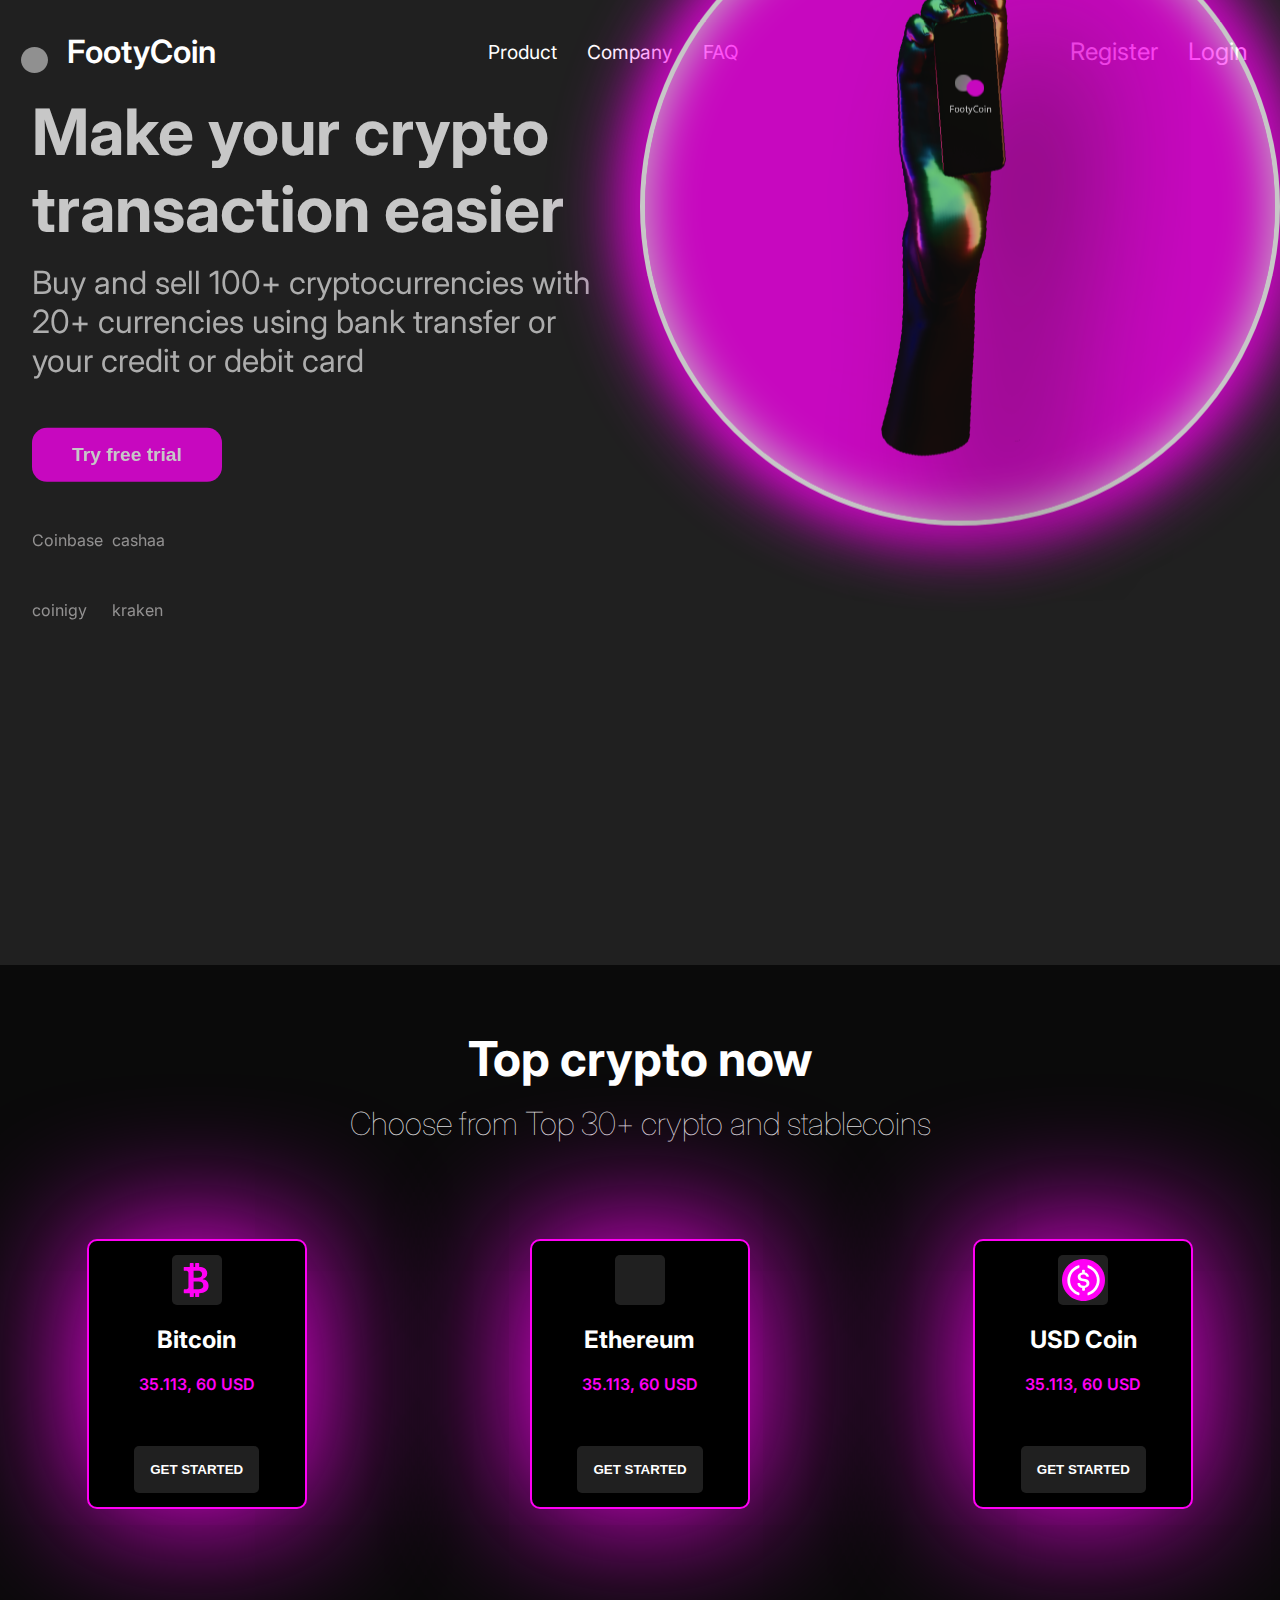
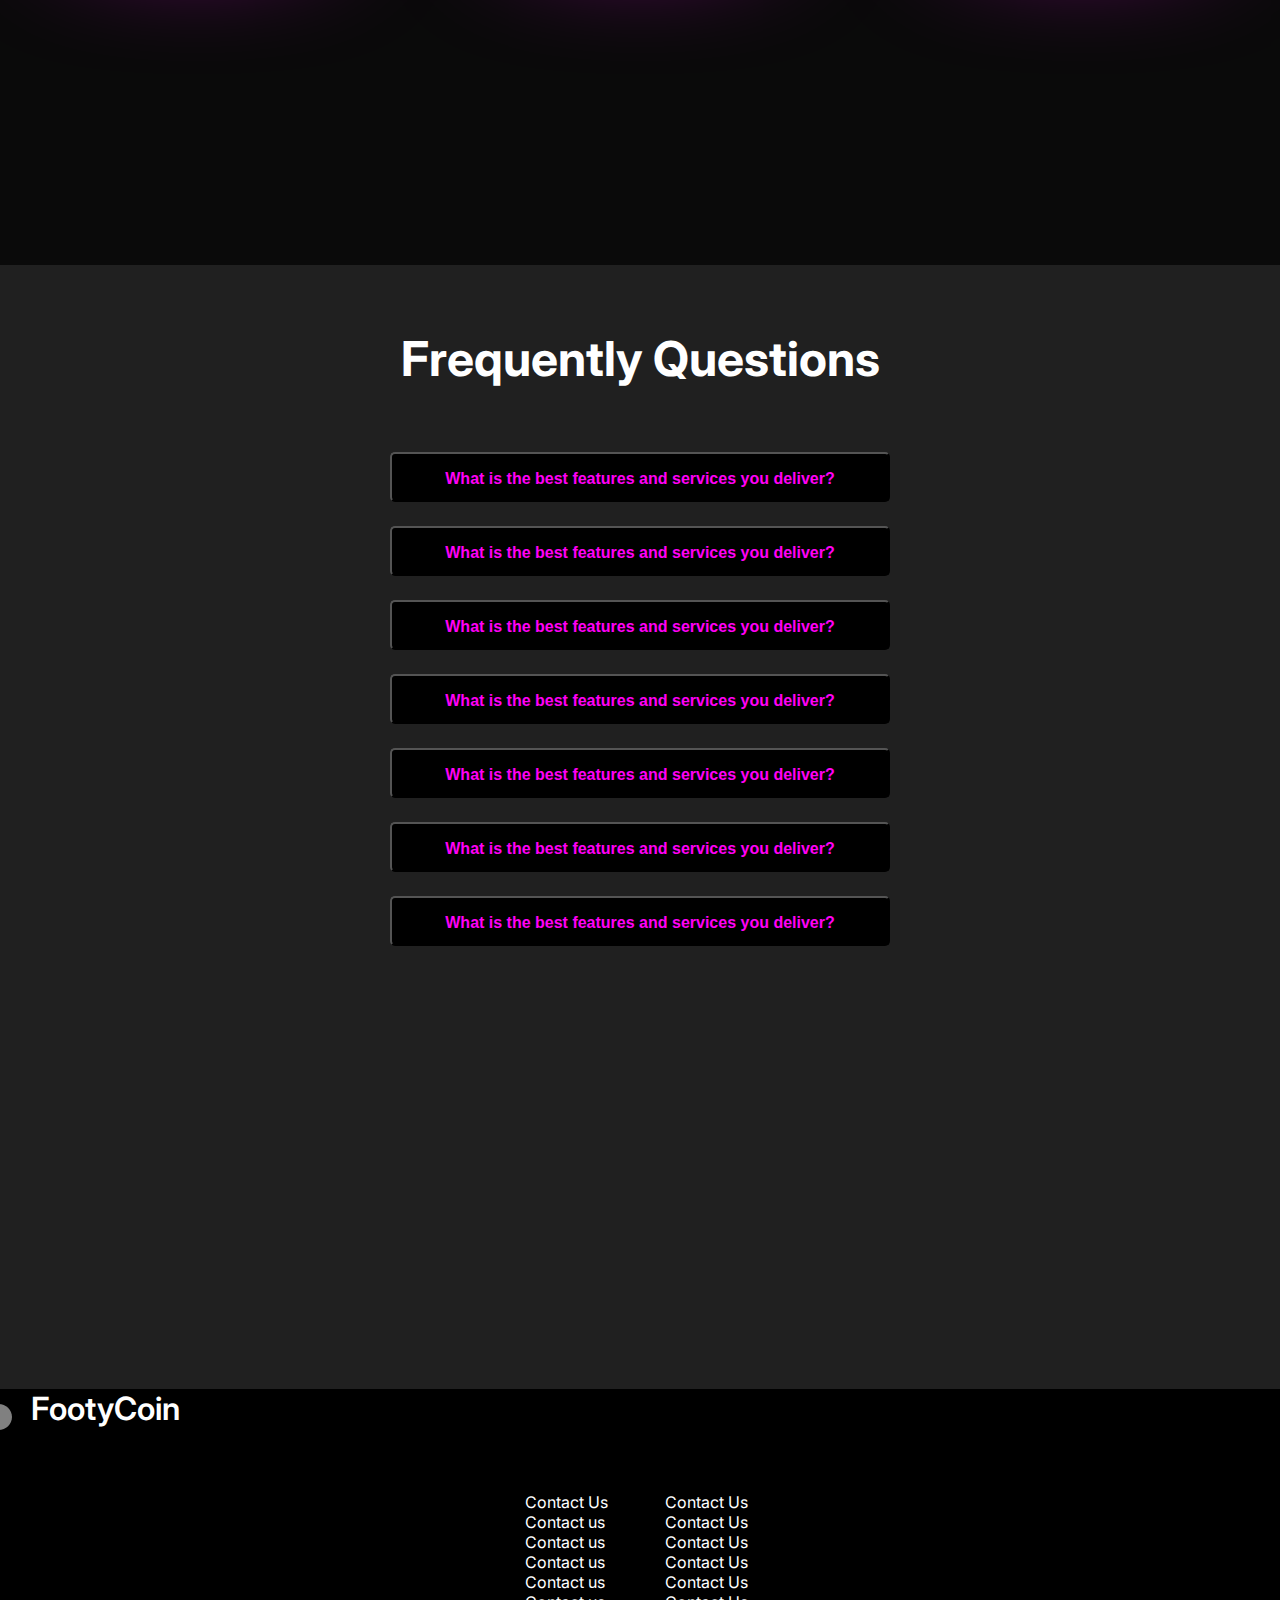
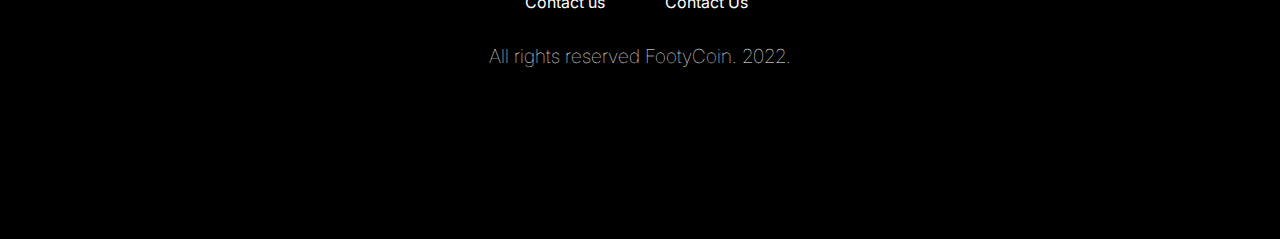
==== index.html @ adc34f7c "Rename footy.html to index.html" ====
<!DOCTYPE html>
<html lang="en">
  <head>
    <meta charset="UTF-8" />
    <meta http-equiv="X-UA-Compatible" content="IE=edge" />
    <meta name="viewport" content="width=device-width, initial-scale=1.0" />
    <link rel="stylesheet" href="footy.css" />
    <link href="https://unpkg.com/aos@2.3.1/dist/aos.css" rel="stylesheet" />
    <title>FootyCoin</title>
  </head>

  <body>
    <!-- NAVBARRRRRR -->
    <div class="navbar">
      <div class="logo">
        <img src="/svg/Ellipse 7.svg" alt="" class="first"/>
        <img src="/svg/Ellipse 8.svg" alt="" class="second"/>
        <span id="Logo">FootyCoin</span>
      </div>
      <div class="menu">
        <ul>
          <li class="nav-item"><a href="#product">Product</a></li>
          <li class="nav-item"><a href="#product">Company</a></li>
          <li class="nav-item"><a href="#faq">FAQ</a></li>
          <li><a href="" class="register">Register</a></li>
          <li><a href="" class="login">Login</a></li>
        </ul>
      </div>
      <div class="registerMenu">
        <ul>
          <li><a href="" class="sign-up">Register</a></li>
          <li><a href="" class="sign-in">Login</a></li>
        </ul>
      </div>
      <div class="hamburger">
        <span class="bar"></span>
        <span class="bar"></span>
        <span class="bar"></span>
      </div>
    </div>
    <div class="hero-section">
      <div class="hero-grid">
        <div class="hero-text">
          <h1>Make your crypto transaction easier</h1>
          <p>
            Buy and sell 100+ cryptocurrencies with 20+ currencies using bank
            transfer or your credit or debit card
          </p>
          <button><a href="" class="try">Try free trial</a></button>
          <div class="links">
            <a href="">Coinbase</a>
            <a href="" class="coinigy">cashaa</a>
            <a href="">coinigy</a>
            <a href="" class="kraken">kraken</a>
          </div>
        </div>
        <div class="hero-img">
          <div class="ellipseImg">
            <div class="feetContainer">
              <img
                src="/image/Untitled-1.png"
                width="700px"
                height="950px"
                class="feetImg"
                alt=""
              />
            </div>
          </div>
        </div>
      </div>
    </div>

    <div class="product-section" id="product">
      <div class="product-text">
        <h1>Top crypto now</h1>
        <p>Choose from Top 30+ crypto and stablecoins</p>
      </div>

      <div class="product-grid">
        <div class="first-product">
          <div class="firstIcon">
            <img src="/svg/bi_currency-bitcoin.svg" alt="" />
          </div>
          <h2>Bitcoin</h2>
          <span class="price">35.113, 60 USD</span>
          <button><a href="" class="started">GET STARTED</a></button>
        </div>
        <div class="second-product">
          <div class="firstIcon">
            <img src="/svg/cib_ethereum.svg" alt="" />
          </div>
          <h2>Ethereum</h2>
          <span class="price">35.113, 60 USD</span>
          <button><a href="" class="started">GET STARTED</a></button>
        </div>
        <div class="third-product">
          <div class="firstIcon">
            <img src="/svg/usd-coin-usdc-logo 1.svg" alt="" />
          </div>
          <h2>USD Coin</h2>
          <span class="price">35.113, 60 USD</span>
          <button><a href="" class="started">GET STARTED</a></button>
        </div>
      </div>
    </div>

    <div class="faq-section" id="faq">
      <div class="faq-text">
        <h1>Frequently Questions</h1>
        
      </div>
      <div class="faq-grid">
        <div class="firstQuestion">
          <button class="arrowDown">
            What is the best features and services you deliver? 
            <iconify-icon inline icon="bxs:down-arrow" style="color: white;" width="20" height="20" class="arrowIcon"></iconify-icon>
            <img src="./down-filled-triangular-arrow.png" alt="" width="10px" />
            <p class="expandText">
              Lorem ipsum dolor sit amet consectetur adipisicing elit. Explicabo
              maiores voluptate doloribus tempora, atque corporis reiciendis
              obcaecati rerum maxime excepturi recusandae praesentium error
              quas, enim quaerat omnis similique labore illum!
            </p>
          </button>
        </div>
        <div class="firstQuestion">
          <button class="arrowDown">
            What is the best features and services you deliver?
            <iconify-icon inline icon="bxs:down-arrow" style="color: white;" width="20" height="20" class="arrowIcon"></iconify-icon>
            <img
              src="./down-filled-triangular-arrow.png"
              alt=""
              width="10px"
            />
            <p class="expandText">
              Lorem ipsum dolor sit amet consectetur adipisicing elit. Explicabo
              maiores voluptate doloribus tempora, atque corporis reiciendis
              obcaecati rerum maxime excepturi recusandae praesentium error
              quas, enim quaerat omnis similique labore illum!
            </p>
          </button>
        </div>
        <div class="firstQuestion">
          <button class="arrowDown">
            What is the best features and services you deliver?
            <iconify-icon inline icon="bxs:down-arrow" style="color: white;" width="20" height="20" class="arrowIcon"></iconify-icon>
            <img
              src="./down-filled-triangular-arrow.png"
              alt=""
              width="10px"
            />
            <p class="expandText">
              Lorem ipsum dolor sit amet consectetur adipisicing elit. Explicabo
              maiores voluptate doloribus tempora, atque corporis reiciendis
              obcaecati rerum maxime excepturi recusandae praesentium error
              quas, enim quaerat omnis similique labore illum!
            </p>
          </button>
        </div>
        <div class="firstQuestion">
          <button class="arrowDown">
            What is the best features and services you deliver?
            <iconify-icon inline icon="bxs:down-arrow" style="color: white;" width="20" height="20" class="arrowIcon"></iconify-icon>
            <img
              src="./down-filled-triangular-arrow.png"
              alt=""
              width="10px"
            />
            <p class="expandText">
              Lorem ipsum dolor sit amet consectetur adipisicing elit. Explicabo
              maiores voluptate doloribus tempora, atque corporis reiciendis
              obcaecati rerum maxime excepturi recusandae praesentium error
              quas, enim quaerat omnis similique labore illum!
            </p>
          </button>
        </div>
        <div class="firstQuestion">
          <button class="arrowDown">
            What is the best features and services you deliver?
            <iconify-icon inline icon="bxs:down-arrow" style="color: white;" width="20" height="20" class="arrowIcon"></iconify-icon>
            <img
              src="./down-filled-triangular-arrow.png"
              alt=""
              width="10px"
            />
            <p class="expandText">
              Lorem ipsum dolor sit amet consectetur adipisicing elit. Explicabo
              maiores voluptate doloribus tempora, atque corporis reiciendis
              obcaecati rerum maxime excepturi recusandae praesentium error
              quas, enim quaerat omnis similique labore illum!
            </p>
          </button>
        </div>
        <div class="firstQuestion">
          <button class="arrowDown">
            What is the best features and services you deliver?
            <iconify-icon inline icon="bxs:down-arrow" style="color: white;" width="20" height="20" class="arrowIcon"></iconify-icon>
            <img
              src="./down-filled-triangular-arrow.png"
              alt=""
              width="10px"
            />
            <p class="expandText">
              Lorem ipsum dolor sit amet consectetur adipisicing elit. Explicabo
              maiores voluptate doloribus tempora, atque corporis reiciendis
              obcaecati rerum maxime excepturi recusandae praesentium error
              quas, enim quaerat omnis similique labore illum!
            </p>
          </button>
        </div>
        <div class="firstQuestion">
          <button class="arrowDown">
            What is the best features and services you deliver?
            <iconify-icon inline icon="bxs:down-arrow" style="color: white;" width="20" height="20" class="arrowIcon"></iconify-icon>
            <img
              src="./down-filled-triangular-arrow.png"
              alt=""
              width="10px"
            />
            <p class="expandText">
              Lorem ipsum dolor sit amet consectetur adipisicing elit. Explicabo
              maiores voluptate doloribus tempora, atque corporis reiciendis
              obcaecati rerum maxime excepturi recusandae praesentium error
              quas, enim quaerat omnis similique labore illum!
            </p>
          </button>
        </div>
      </div>
    </div>
    <div class="footer-section">
      <div class="logo">
        <img src="/svg/Ellipse 7.svg" alt="" class="first" /><img
          src="/svg/Ellipse 8.svg"
          alt=""
          class="second"
        />
        <span id="Logo">FootyCoin</span>
      </div>
      <div class="footer-grid">
        <div class="firstCol">
          <a href="">Contact Us</a>
          <a href="">Contact us</a>
          <a href="">Contact us</a>
          <a href="">Contact us</a>
          <a href="">Contact us</a>
          <a href="">Contact us</a>
        </div>
        <div class="secondCol">
          <a href="">Contact Us</a>
          <a href="">Contact Us</a>
          <a href="">Contact Us</a>
          <a href="">Contact Us</a>
          <a href="">Contact Us</a>
          <a href="">Contact Us</a>
        </div>
      </div>
      <div class="copyright">All rights reserved FootyCoin. 2022.</div>
    </div>

    <script src="https://cdnjs.cloudflare.com/ajax/libs/gsap/3.11.2/ScrollTrigger.min.js"></script>
    <script src="https://cdnjs.cloudflare.com/ajax/libs/gsap/3.11.2/gsap.min.js"></script>
    <script>
      gsap.from(".hero-text", {
        opacity: 0,
        duration: 2,
        y: -300,
        ease: Bounce.easeOut,
      })
      gsap.from(".hero-img", {
        opacity: 0,
        duration: 2,
        y: -1000,
        ease: Bounce.easeOut,
      })
      gsap.registerPlugin(ScrollTrigger)
      gsap.fromTo(".product-text", {
        scrollTrigger: {
          trigger: "product-text",
          toggleActions: "restart none none none",
        },

        opacity: 1,
        duration: 2,
      })
    </script>
<script src="https://code.iconify.design/iconify-icon/1.0.1/iconify-icon.min.js"></script>
    <script src="footy.js"></script>
  </body>
</html>
---- footy.css ----
@import url("https://fonts.googleapis.com/css2?family=Inter:wght@300;400;500;700&display=swap");

/* ALL */

* {
  margin: 0;
  padding: 0;
  box-sizing: border-box;
}

html {
  scroll-behavior: smooth;
}

/* BODY */

body {
  font-family: "Inter", sans-serif;
  width: 100%;
  background-color: #202020;
}

/* LOGO */

.second {
  position: relative;
  right: 15px;
  top: 10px;
}

#Logo {
  color: white;
  font-size: 1.2rem;
  font-weight: 600;
}

/* NAVBAR */

.navbar {
  min-height: 70px;
  display: flex;
  justify-content: space-between;
  align-items: center;
  padding: 0 2rem;
}

.menu ul {
  display: flex;
  justify-content: space-between;
  align-items: center;
  list-style: none;
  gap: 30px;
}

.registerMenu ul {
  display: flex;
  justify-content: space-between;
  align-items: center;
  list-style: none;
  gap: 30px;
}

.nav-item a {
  text-decoration: none;
  color: white;
}

.sign-up,
.sign-in {
  text-decoration: none;
  color: white;
}

/* HAMBURGER MENU */

.hamburger {
  display: none;
  cursor: pointer;
}

.bar {
  display: block;
  width: 25px;
  height: 3px;
  background-color: white;
  margin: 5px auto;
  -webkit-transition: all 0.2s;
  transition: all 0.2s ease-in-out;
}

.register,
.login {
  display: none;
}

/* MOBILE AND TABLET HAMBURGER MENU */

@media (max-width: 768px) {
  .hamburger {
    display: block;
    z-index: 1;
    position: absolute;
    right: 1rem;
  }
  .register,
  .login {
    display: inline-block;
    text-decoration: none;
    color: white;
  }
  .hamburger.active .bar:nth-child(2) {
    opacity: 0;
  }
  .hamburger.active .bar:nth-child(1) {
    transform: translateY(8px) rotate(45deg);
  }
  .hamburger.active .bar:nth-child(3) {
    transform: translateY(-8px) rotate(-45deg);
  }
  .nav-item {
    font-size: 1.5rem;
  }
  .register,
  .login {
    font-size: 1.5rem;
    font-weight: 600;
    color: #ff00f5;
  }
  .menu {
    position: fixed;
    top: -100%;
    left: 0;
    gap: 0;
    flex-direction: column;
    text-align: center;
    padding: 3rem 0;
    background-color: rgb(0, 0, 0);
    width: 100%;
    height: 60%;
    z-index: 1;
    transition: 0.2s;
  }
  .menu ul {
    flex-direction: column;
  }
  .menu.active {
    top: 0;
  }
  .registerMenu {
    position: fixed;
    top: -100%;
    left: 0px;
    gap: 0;
    flex-direction: column;
    text-align: center;
    background-color: grey;
    width: 100%;
    transition: 0.2s;
  }
}

/* HERO-SECTION */

.hero-section {
  height: 100%;
  margin-top: 4rem;
}

.hero-grid {
  display: grid;
  grid-template-columns: 1fr;
  place-content: center;
}

.hero-text {
  padding: 0 2rem;
}

.hero-text h1 {
  font-size: clamp(2rem, 5vw, 5rem);
  color: white;
  max-width: 750px;
}

.hero-text p {
  font-size: clamp(1rem, 5vw, 2rem);
  margin-top: 1rem;
  color: rgb(221, 221, 221);
  max-width: 702px;
}

.hero-text button {
  margin-top: 3rem;
  padding: 1rem 2.5rem;
  background-color: #ff00f5;
  border-radius: 15px;
  max-width: 281px;
  border: none;
}

.links {
  margin-top: 3rem;
  margin-bottom: 4rem;
  display: grid;
  grid-template-columns: 30px 30px;
  gap: 50px;
}

.links a {
  color: rgb(185, 183, 183);
  text-decoration: none;
  font-size: 1rem;
  max-width: 126px;
}

.try {
  color: white;
  text-decoration: none;
  font-size: 1.2rem;
  font-weight: 600;
}

.ellipseImg {
  display: flex;
  justify-content: center;
  align-items: center;
  width: 100%;
  height: 80%;
  border-radius: 50%;
  border: 5px solid white;
  background-color: #ff00f5;
  box-shadow: inset 0 0 50px #fff, /* inner white */ inset 20px 0 80px #ff00f5,
    /* inner left magenta short */ inset -20px 0 80px #ff00f5,
    /* inner right cyan short */ inset 20px 0 300px #ff00f5,
    /* inner left magenta broad */ inset -20px 0 300px #ff00f5,
    /* inner right cyan broad */ 0 0 50px #ff00f5,
    /* outer white */ -10px 0 80px #ff00f5,
    /* outer left magenta */ 10px 0 80px #ff00f5;
  /* outer right cyan */
}

.feetContainer {
  display: flex;
  justify-content: center;
  align-items: center;
}

.feetImg {
  width: 80%;
  height: 80%;
}

.hero-img {
  position: relative;
  bottom: 7rem;
  display: grid;
  place-content: center;
  place-items: center;
}

@media (max-width: 500px) {
  .feetImg {
    width: 100%;
    height: 100%;
  }
  .ellipseImg {
    width: 200px;
    height: 200px;
  }
  .hero-text button {
    padding: 1rem 2rem;
  }
}

@media (min-width: 768px) {
  .hero-grid {
    grid-template-columns: 1fr 1fr;
  }
  .feetImg {
    width: 100%;
    height: 100%;
  }
  .hero-img {
  }
  .hero-section {
    margin-top: 6rem;
  }
  #Logo {
    font-size: 2rem;
  }
  .nav-item a {
    font-size: 1.2rem;
  }
  .sign-up,
  .sign-in {
    font-size: 1.5rem;
  }
  .navbar {
    padding-top: 2rem;
  }
}

@media (min-width: 1400px) {
  .hero-section {
    padding: 0 4rem;
  }
  .hero-text h1 {
    width: 750px;
  }
  .hero-text button {
    padding: 1rem 4rem;
  }
  .try {
    font-size: 1.5rem;
  }
  .links a {
    font-size: 2rem;
  }
  .coinigy {
    margin-left: 6rem;
  }
  .kraken {
    margin-left: 4rem;
  }
  .ellipseImg {
    width: 600px;
    height: 500px;
  }
  .feetImg {
    width: 100%;
    height: 100%;
    overflow: hidden;
  }
}

.product-section {
  height: 100vh;
  width: 100%;
  overflow-x: hidden;
  margin-top: 2rem;
  background-color: rgb(10, 10, 10);
}

.product-text {
  padding-top: 4rem;
  padding-bottom: 6rem;
  text-align: center;
}

.product-text h1 {
  font-size: clamp(1.5rem, 5vw, 3rem);
  color: white;
}

.product-text p {
  color: rgb(221, 221, 221);
  margin-top: 1rem;
  font-size: clamp(1rem, 5vw, 2rem);
  font-weight: lighter;
}

.product-grid {
  display: grid;
  grid-template-columns: 1fr;
  place-content: center;
  place-items: center;
  gap: 50px;
}

.first-product,
.second-product,
.third-product {
  width: 220px;
  height: 270px;
  border-radius: 10px;
  background-color: black;
  display: flex;
  justify-content: center;
  align-items: center;
  flex-direction: column;
  gap: 20px;
}

.first-product,
.second-product,
.third-product {
  -webkit-box-shadow: 0px 0px 136px 3px rgba(255, 0, 247, 1);
  -moz-box-shadow: 0px 0px 136px 3px rgba(255, 0, 247, 1);
  box-shadow: 0px 0px 136px 3px rgba(255, 0, 247, 1);
  border: #ff00f5 solid 2px;
}

.first-product:hover,
.second-product:hover,
.third-product:hover {
  transition: all 0.3s ease-in-out;
  transform: scale(1.1);
}

.firstIcon {
  display: flex;
  justify-content: center;
  align-items: center;
  width: 50px;
  height: 50px;
  border-radius: 5px;
  background-color: #202020;
}

.first-product h2 {
  color: white;
}

.price {
  color: #ff00f5;
  font-weight: 600;
}

.first-product button {
  margin-top: 2rem;
  padding: 1rem;
  background-color: #202020;
  border-radius: 5px;
  cursor: pointer;
  border: none;
}

.started {
  color: white;
  text-decoration: none;
  font-weight: 600;
}

.second-product h2 {
  color: white;
}

.second-product button {
  margin-top: 2rem;
  padding: 1rem;
  background-color: #202020;
  border-radius: 5px;
  cursor: pointer;
  border: none;
}

.started {
  color: white;
  text-decoration: none;
  font-weight: 700;
}

.third-product h2 {
  color: white;
}

.third-product button {
  margin-top: 2rem;
  padding: 1rem;
  background-color: #202020;
  border-radius: 5px;
  border: none;

  cursor: pointer;
}

@media (min-width: 768px) {
  .product-grid {
    grid-template-columns: 1fr 1fr 1fr;
  }
  .product-section {
    margin-top: 0;
  }
}

@media (max-width: 768px) {
  .product-section {
    height: 100%;
  }
  .ellipseImg {
    width: 250px;
    height: 250px;
  }
  .feetImg {
    width: 100%;
    height: 100%;
  }
  .hero-img {
    position: relative;
    top: 2rem;
  }
}

@media (min-width: 1400px) {
  .first-product,
  .second-product,
  .third-product {
    width: 250px;
    height: 300px;
  }
}

.faq-section {
  background-color: #202020;
  height: 100vh;
}

.faq-text {
  text-align: center;
  margin-top: 4rem;
 

}

.faq-text p {
  font-size: clamp(1rem, 4vw, 1.5rem);
  margin-top: 1rem;
  font-weight: 400;
  min-width: 140px;
  color:#F2F2F1;
}

.faq-text h1 {
  font-size: clamp(1.5rem, 5vw, 3rem);
  color: #fff;
}

.faq-grid {
  margin-top: 4rem;
  display: grid;
  grid-template-columns: 1fr;
  place-content: center;
  place-items: center;
  gap: 20px;
}

.firstQuestion button {
  padding: 1rem;
 
  max-width: 500px;
  max-height: 50px;
  overflow: hidden;
  cursor: pointer;
  border-radius: 5px;
  background-color: #000000;
  color: #ff00f5;
  font-size: 1rem;
  font-weight: bold;
  
}

.firstQuestion img {
  cursor: pointer;
  margin-left: 5px;
}

.expandText {
  margin-top: 1rem;
  font-weight: 400;
  text-align: left;
  color: #F2F2F1;
  
}

.displayNone {
  display: none;
  transition: all 0.2s ease-in-out;
}

.firstQuestion button.active {
  transition: all 0.3s ease-in-out;
  max-height: 200px;
}

.arrowIcon{
    display: flex;
    justify-content: end;
    align-items: center;
    position: relative;
    
    bottom: 1.2rem;
}

@media (max-width: 768px) {
  .firstQuestion button {
    max-width: 200px;
    max-height: 80px;
    
  }
  .firstQuestion img {
    margin-top: 10px;
  }
}

@media (min-width: 2000px) {
  .ellipseImg {
    width: 850px;
    height: 850px;
  }
  .feetImg {
    width: 1000px;
    height: 1350px;
  }
}

@media (min-width: 768px) and (max-width: 1000px) {
  .ellipseImg {
    width: 400px;
    height: 400px;
  }
  .feetImg {
    width: 400px;
    height: 550px;
  }
}

.footer-section {
  height: 50vh;
  margin-top: 10rem;
  width: 100%;
  background-color: #000000;
}

.footer-grid {
  display: grid;
  grid-template-columns: 90px 90px;
  place-content: center;
  place-items: center;
  gap: 50px;
}

.firstCol {
  margin-top: 4rem;
}

.firstCol a {
  gap: 30px;
  text-decoration: none;
  color: white;
}

.secondCol a {
  gap: 30px;
  text-decoration: none;
  color: white;
}

.secondCol {
  margin-top: 4rem;
}

.copyright {
  text-align: center;
  color: white;
  font-weight: lighter;
  margin-top: 2rem;
  font-size: 1.2rem;
}

@media (max-width:768px){
    .footer-section{
        margin-top: 25rem;
    }
}
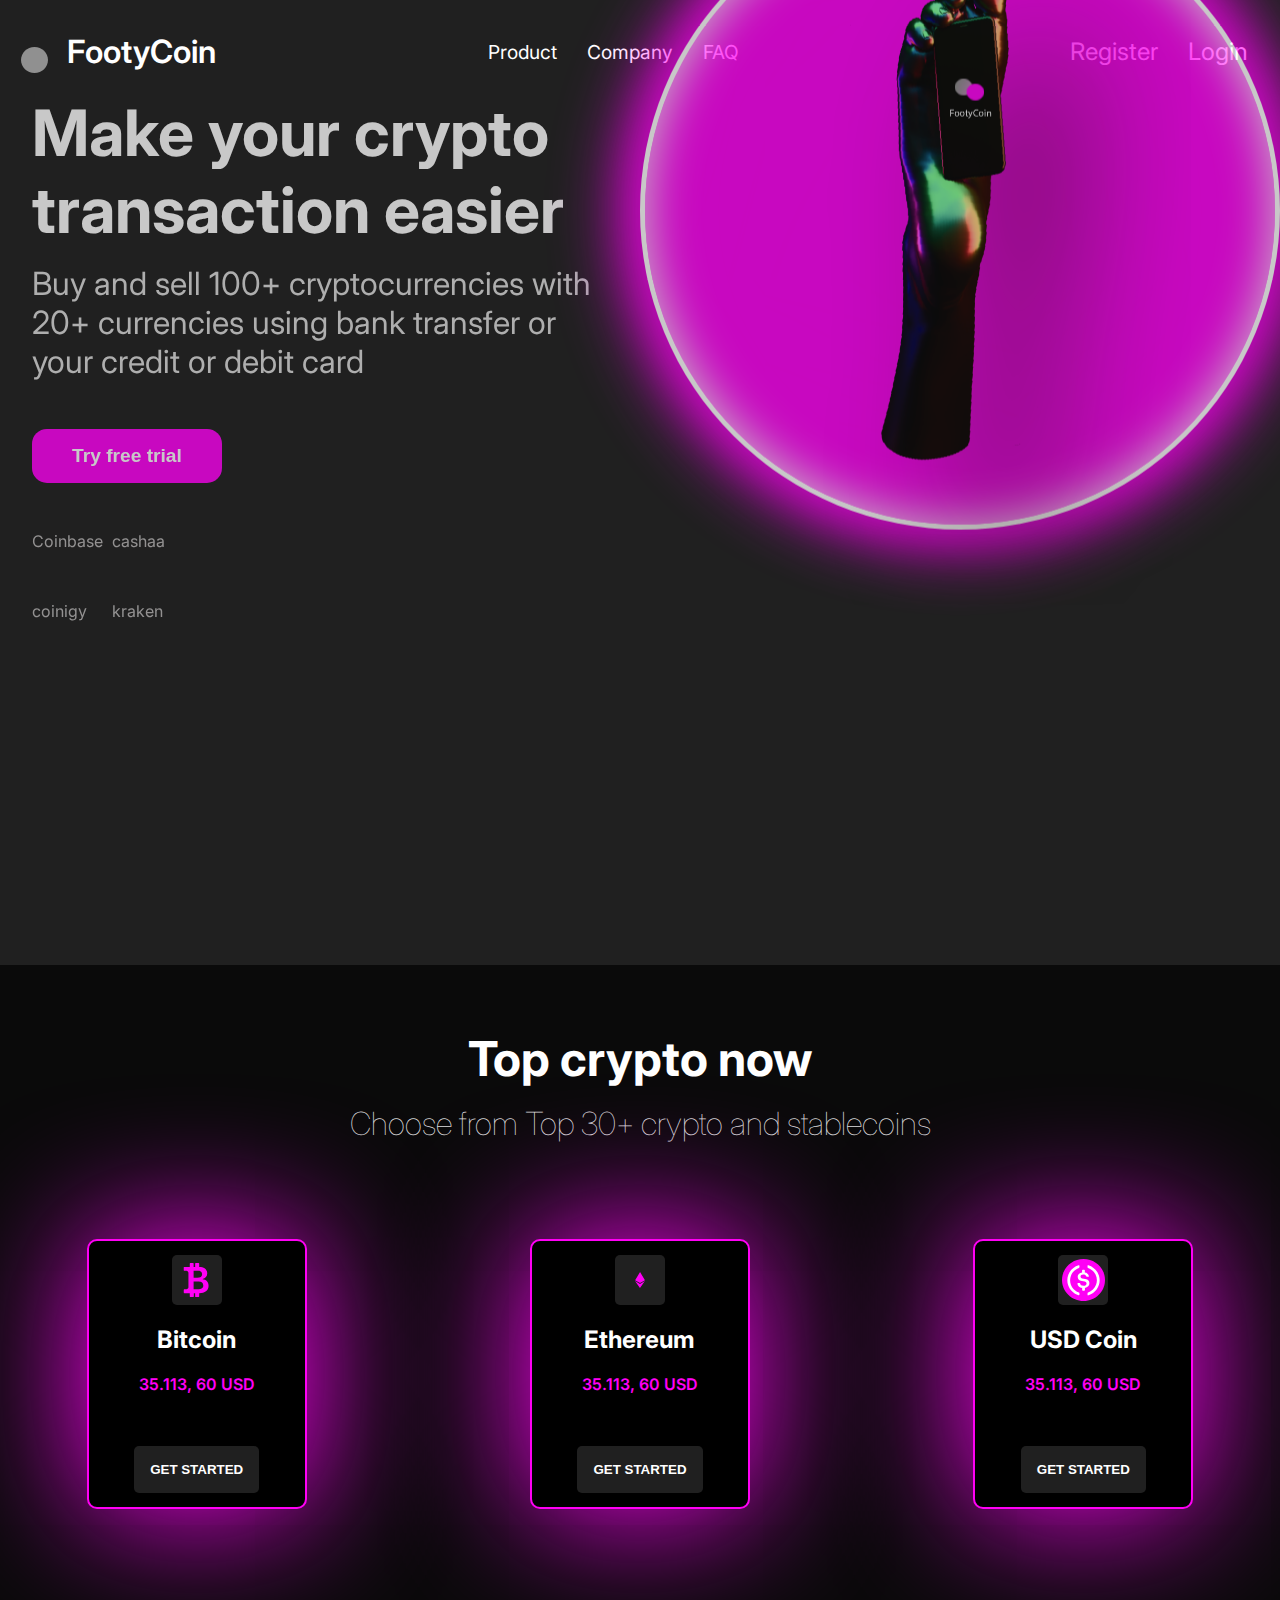
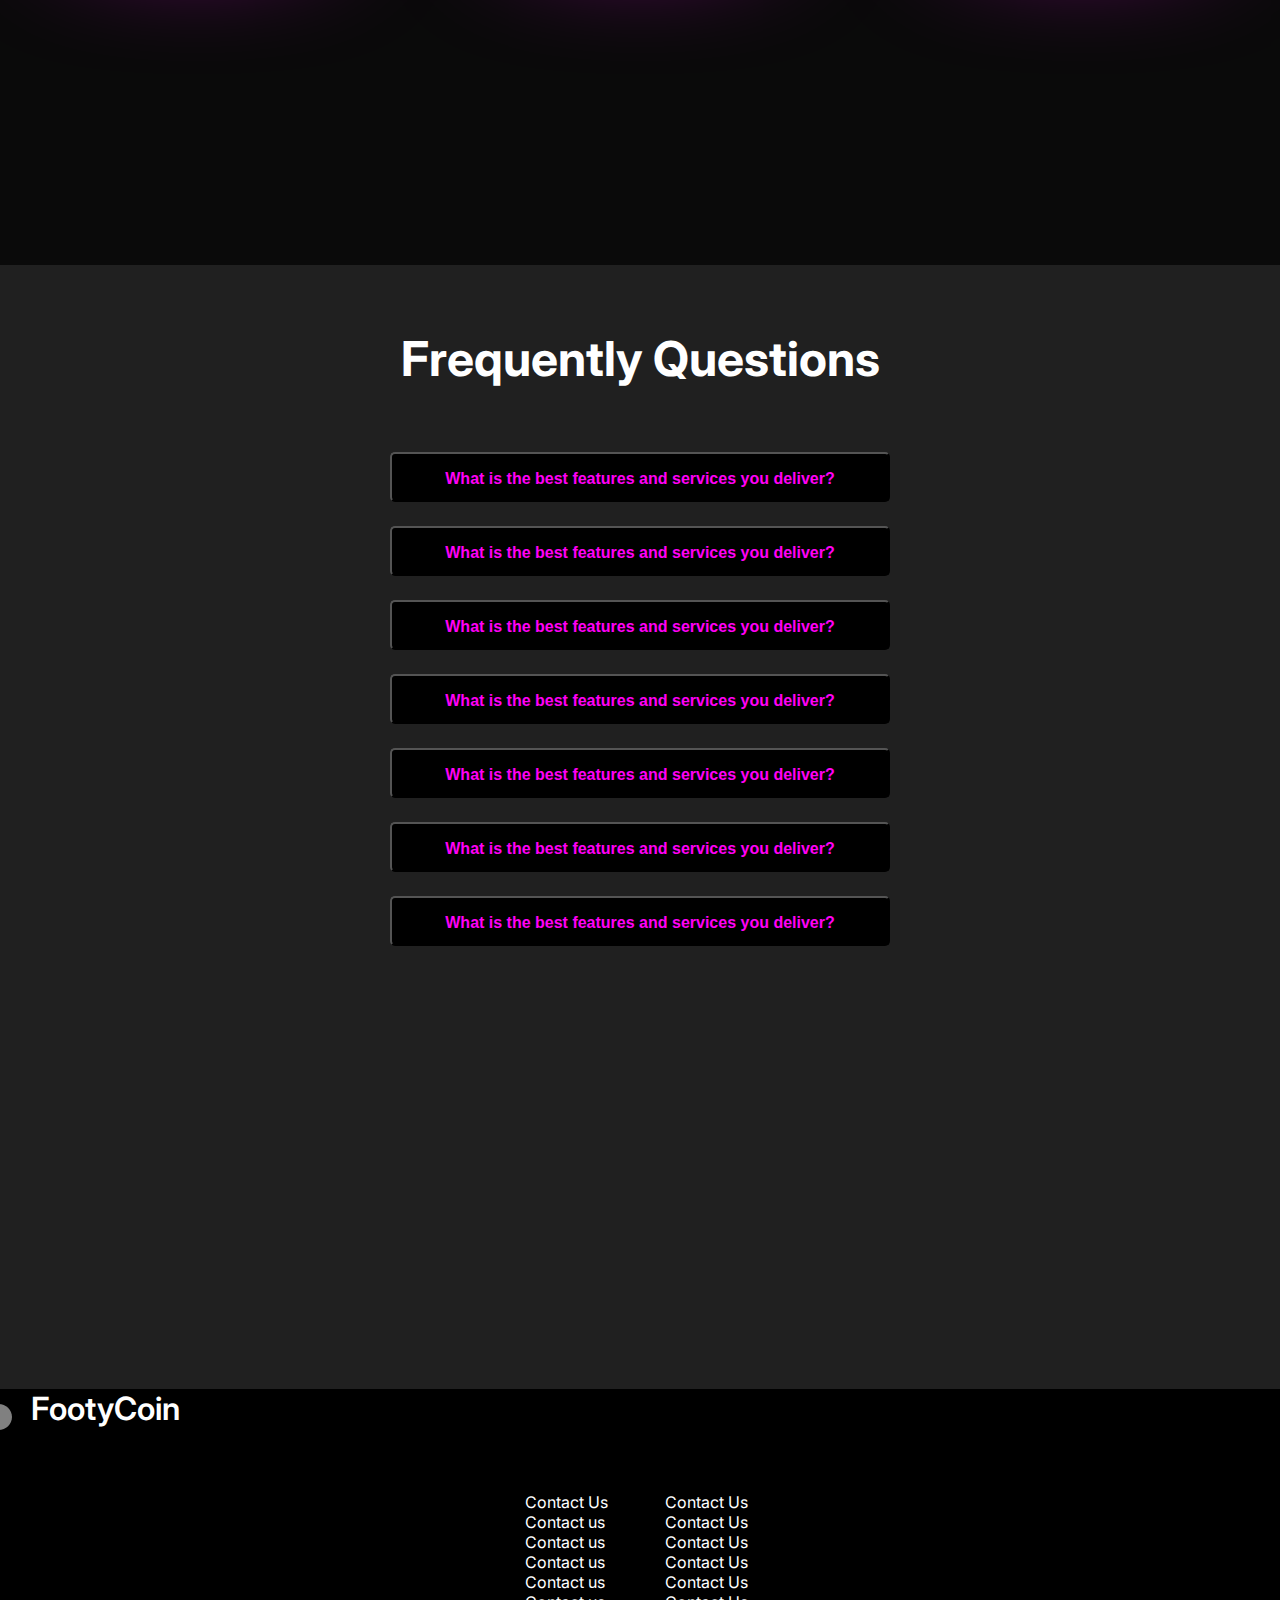
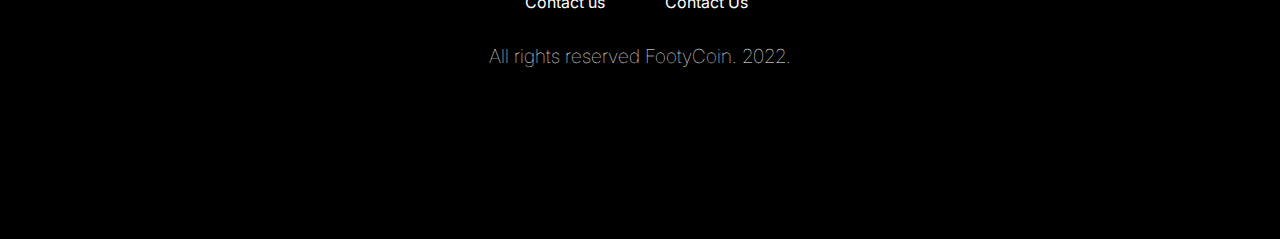
==== commit a39cfa83: "Update index.html" ====
--- a/index.html
+++ b/index.html
@@ -87,7 +87,7 @@
         </div>
         <div class="second-product">
           <div class="firstIcon">
-            <img src="/svg/cib_ethereum.svg" alt="" />
+            <img src="/svg/ethereum.svg" alt="" />
           </div>
           <h2>Ethereum</h2>
           <span class="price">35.113, 60 USD</span>
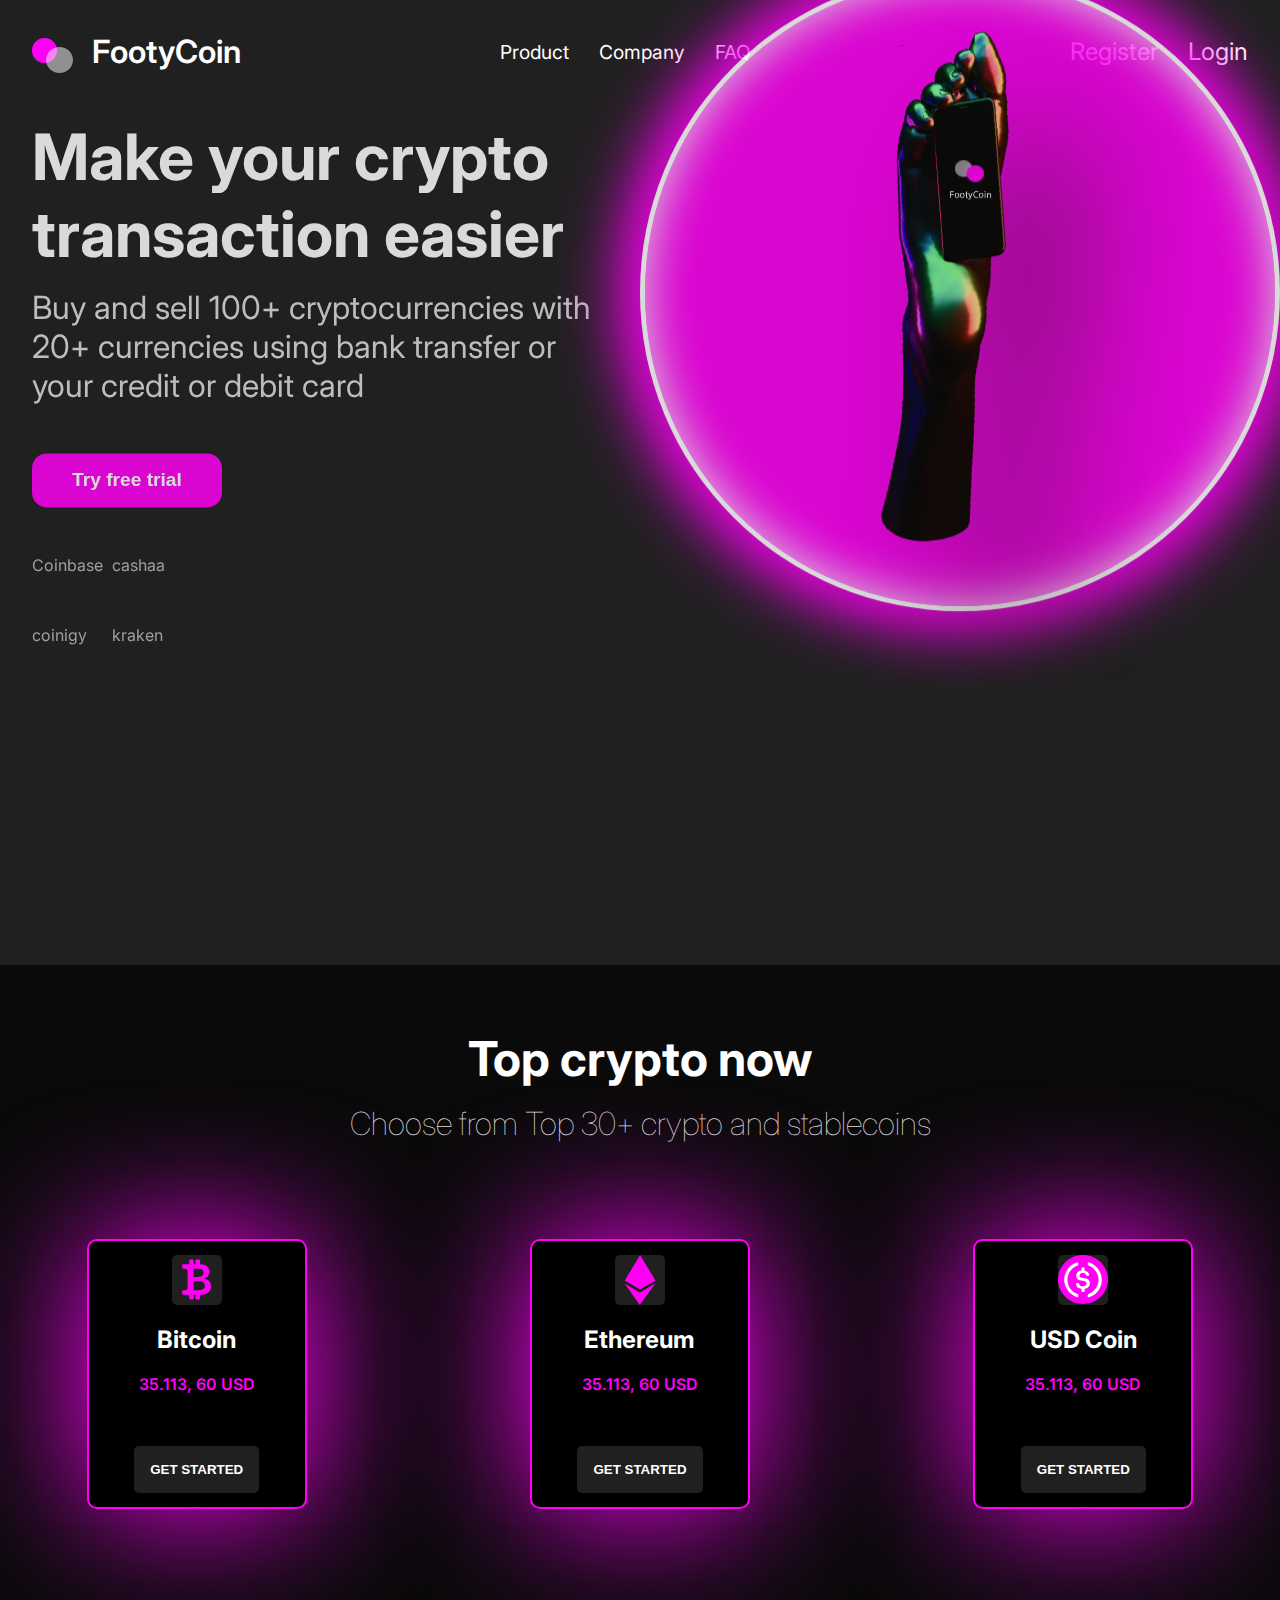
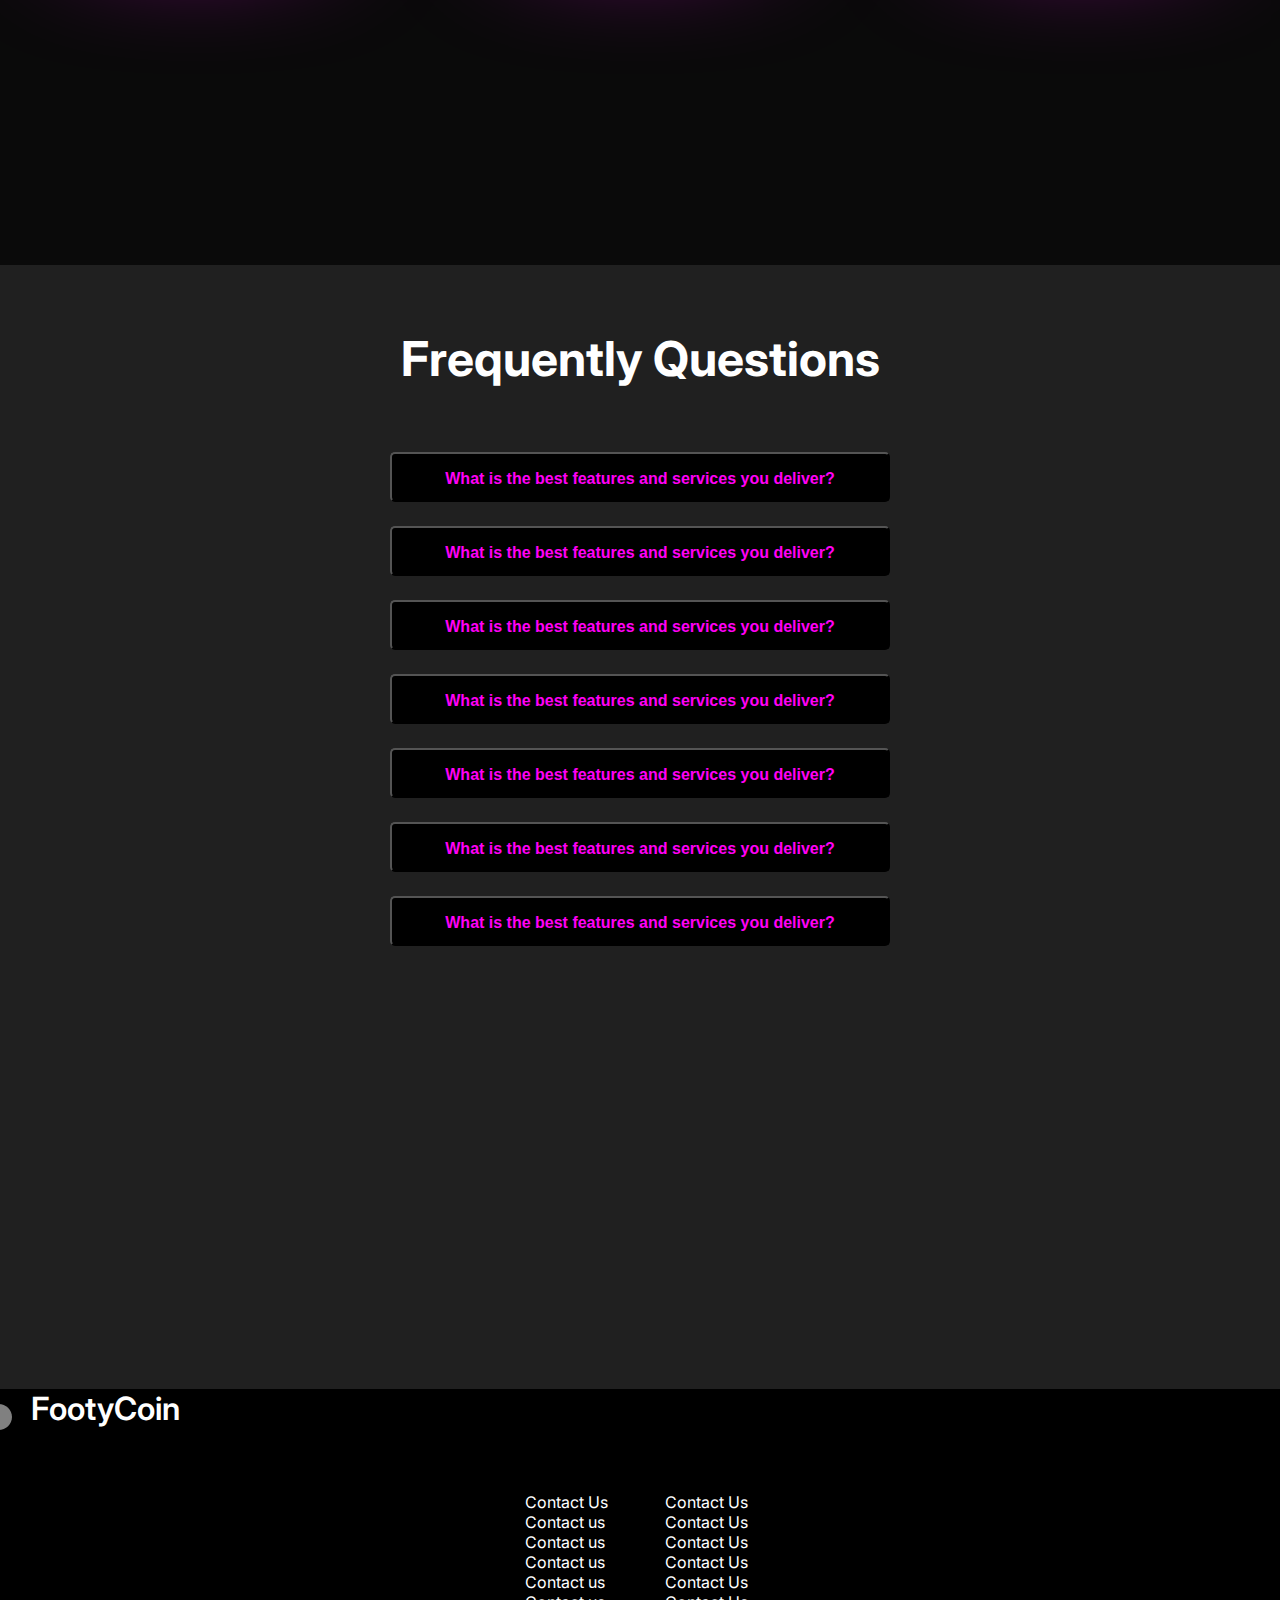
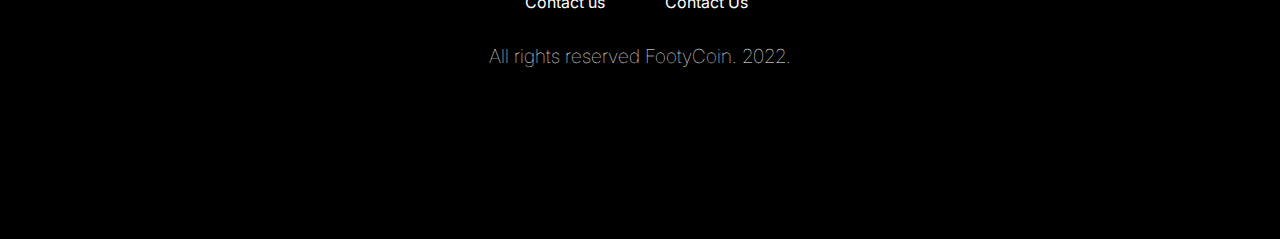
==== commit 1faffcef: "Update index.html" ====
--- a/index.html
+++ b/index.html
@@ -13,7 +13,7 @@
     <!-- NAVBARRRRRR -->
     <div class="navbar">
       <div class="logo">
-        <img src="/svg/Ellipse 7.svg" alt="" class="first"/>
+        <img src="/image/Group 2.png" alt="" class="first"/>
         <img src="/svg/Ellipse 8.svg" alt="" class="second"/>
         <span id="Logo">FootyCoin</span>
       </div>
--- a/footy.css
+++ b/footy.css
@@ -406,7 +406,9 @@
   border-radius: 5px;
   background-color: #202020;
 }
-
+.firstIcon img{
+  width:100%;
+}
 .first-product h2 {
   color: white;
 }
@@ -661,4 +663,4 @@
     .footer-section{
         margin-top: 25rem;
     }
-}+}
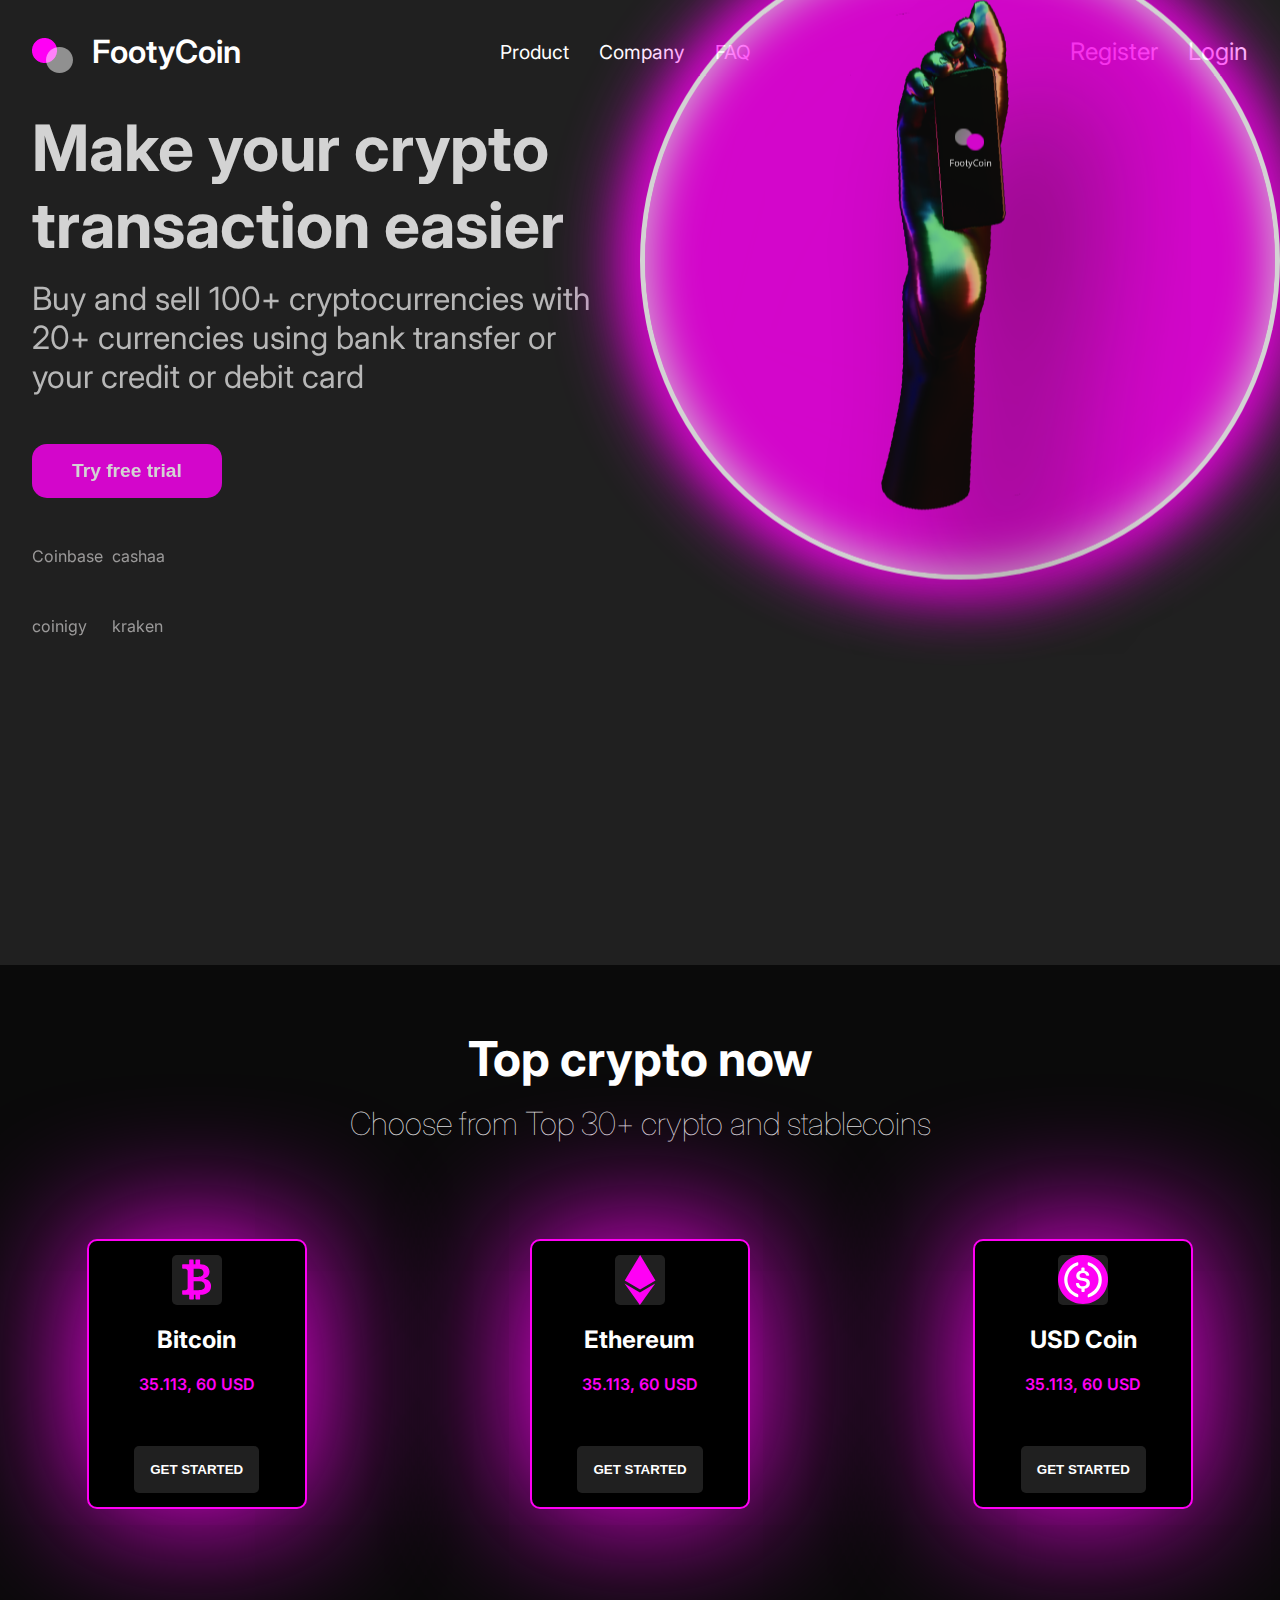
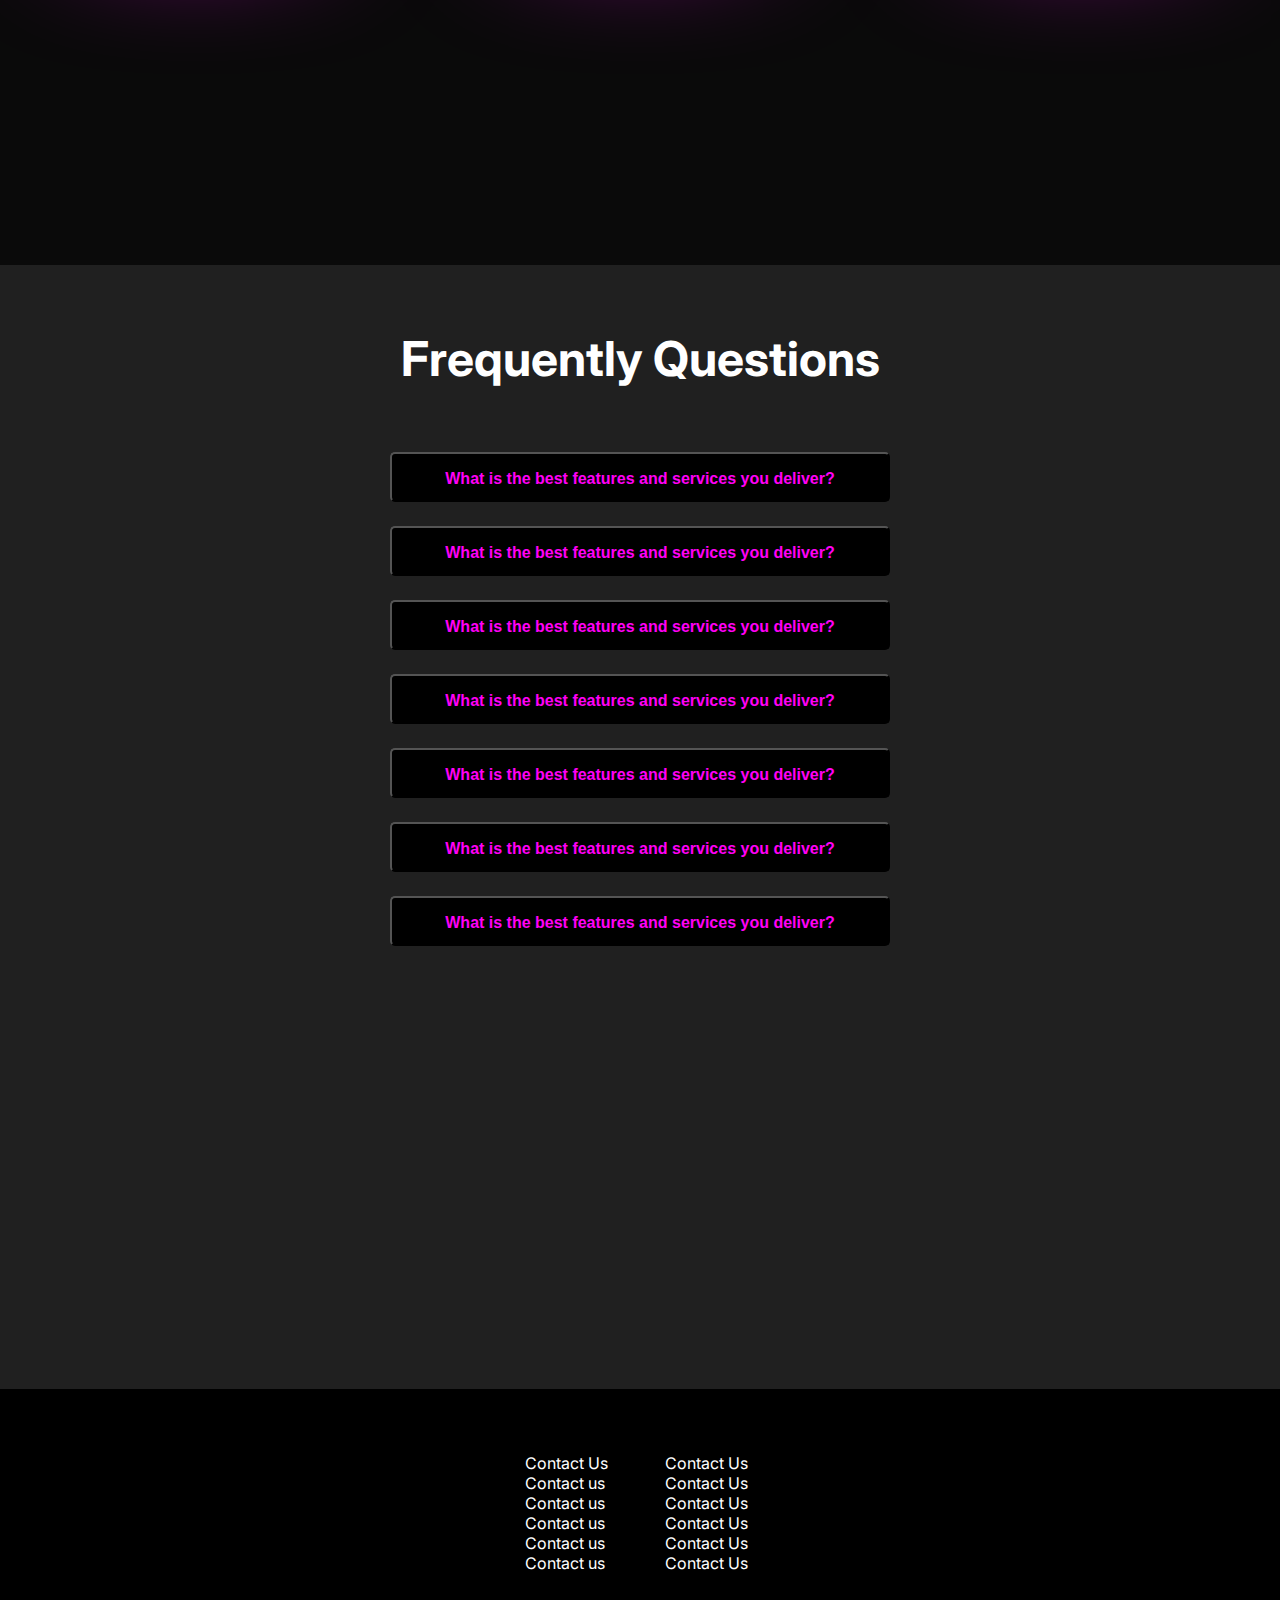
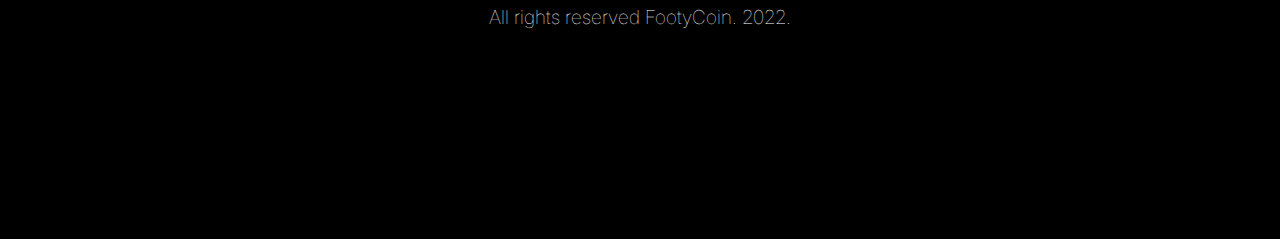
==== commit 97ee9ef4: "Update index.html" ====
--- a/index.html
+++ b/index.html
@@ -228,14 +228,8 @@
       </div>
     </div>
     <div class="footer-section">
-      <div class="logo">
-        <img src="/svg/Ellipse 7.svg" alt="" class="first" /><img
-          src="/svg/Ellipse 8.svg"
-          alt=""
-          class="second"
-        />
-        <span id="Logo">FootyCoin</span>
-      </div>
+   
+      
       <div class="footer-grid">
         <div class="firstCol">
           <a href="">Contact Us</a>
